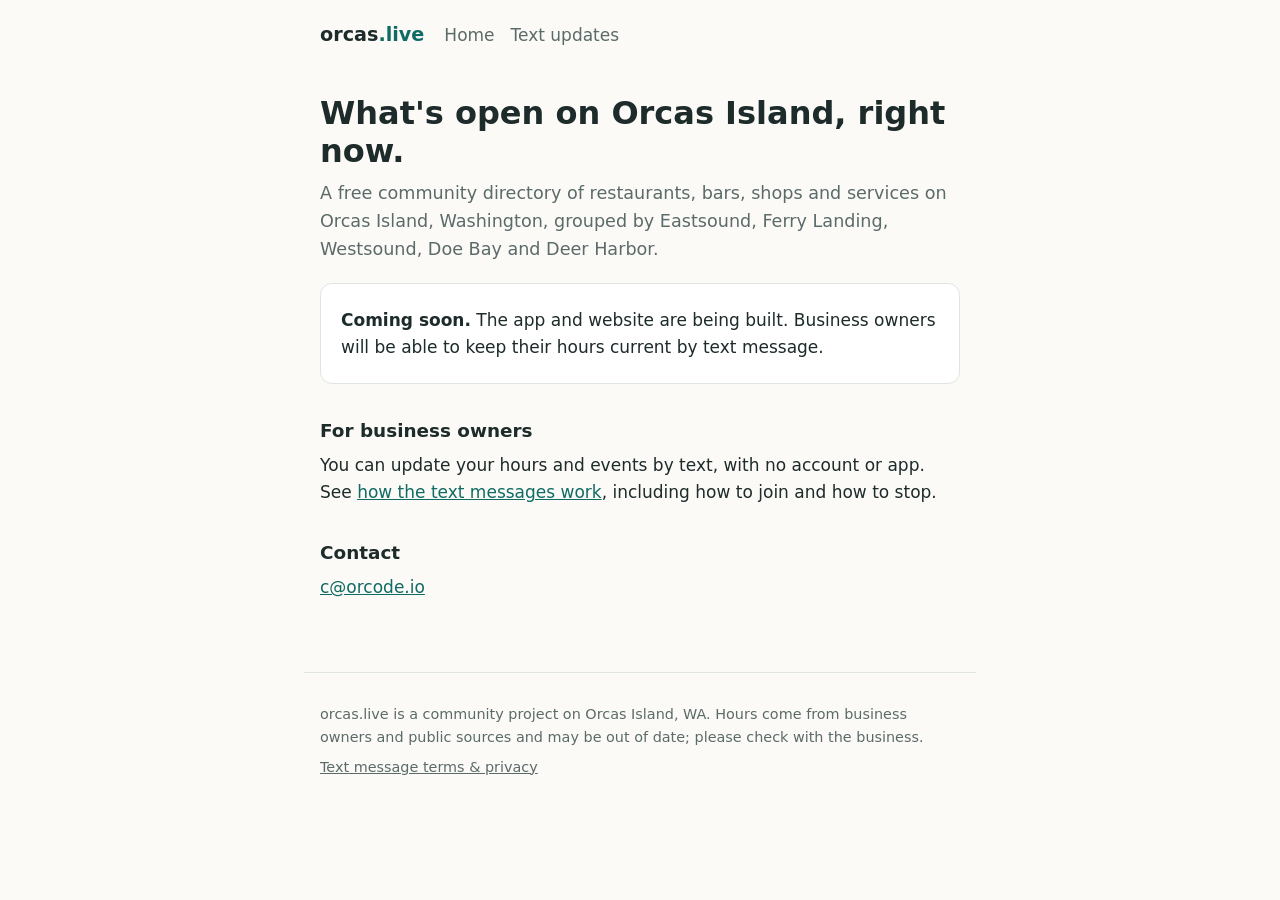
==== index.html @ c6a57d85 "Initial site: landing page and SMS terms Co-Authored-By: Claude Sonnet 5.5 <noreply@anthropic.com> C" ====
<!doctype html>
<html lang="en">
<head>
<meta charset="utf-8">
<meta name="viewport" content="width=device-width, initial-scale=1">
<title>orcas.live — what's open on Orcas Island</title>
<meta name="description" content="A free community directory of which businesses on Orcas Island, WA are open right now.">
<link rel="stylesheet" href="/style.css">
</head>
<body>
<header class="site">
  <a class="brand" href="/">orcas<span>.live</span></a>
  <nav aria-label="Main"><a href="/">Home</a><a href="/sms">Text updates</a></nav>
</header>
<main>
  <h1>What's open on Orcas Island, right now.</h1>
  <p class="lede">A free community directory of restaurants, bars, shops and services on Orcas Island, Washington, grouped by Eastsound, Ferry Landing, Westsound, Doe Bay and Deer Harbor.</p>

  <div class="card">
    <p><strong>Coming soon.</strong> The app and website are being built. Business owners will be able to keep their hours current by text message.</p>
  </div>

  <h2>For business owners</h2>
  <p>You can update your hours and events by text, with no account or app. See <a href="/sms">how the text messages work</a>, including how to join and how to stop.</p>

  <h2>Contact</h2>
  <p><a href="mailto:c@orcode.io">c@orcode.io</a></p>
</main>
<footer>
  <p>orcas.live is a community project on Orcas Island, WA. Hours come from business owners and public sources and may be out of date; please check with the business.</p>
  <p><a href="/sms">Text message terms &amp; privacy</a></p>
</footer>
</body>
</html>
---- style.css ----
:root{--bg:#fbfaf7;--fg:#1d2b2a;--muted:#5b6b69;--accent:#0f6b63;--rule:#dfe5e2;--card:#ffffff}
@media (prefers-color-scheme:dark){:root{--bg:#111a19;--fg:#e6efed;--muted:#9bb0ac;--accent:#5fd0c4;--rule:#243533;--card:#162321}}
*{box-sizing:border-box}
html{-webkit-text-size-adjust:100%}
body{margin:0;background:var(--bg);color:var(--fg);font:17px/1.6 system-ui,-apple-system,"Segoe UI",Roboto,sans-serif}
main{max-width:42rem;margin:0 auto;padding:2.5rem 1rem 4rem}
header.site{max-width:42rem;margin:0 auto;padding:1.25rem 1rem 0;display:flex;gap:1.25rem;align-items:baseline;flex-wrap:wrap}
header.site a.brand{font-weight:700;font-size:1.2rem;color:var(--fg);text-decoration:none}
header.site a.brand span{color:var(--accent)}
nav a{color:var(--muted);text-decoration:none;margin-right:1rem}
nav a:hover,nav a:focus{color:var(--accent);text-decoration:underline}
h1{font-size:2rem;line-height:1.2;margin:.2rem 0 .5rem}
h2{font-size:1.15rem;margin:2rem 0 .4rem}
p,li{margin:.4rem 0}
a{color:var(--accent)}
.lede{color:var(--muted);font-size:1.1rem}
.card{background:var(--card);border:1px solid var(--rule);border-radius:12px;padding:1rem 1.25rem;margin:1.25rem 0}
.keyval{display:grid;grid-template-columns:max-content 1fr;gap:.35rem 1rem;margin:0}
.keyval dt{color:var(--muted)}
.keyval dd{margin:0}
.flow{padding-left:1.25rem}
code,.sms{font-family:ui-monospace,SFMono-Regular,Menlo,monospace;font-size:.95em}
.sms{background:var(--card);border:1px solid var(--rule);border-radius:8px;padding:.1rem .45rem}
footer{max-width:42rem;margin:0 auto;padding:1.5rem 1rem 3rem;color:var(--muted);font-size:.9rem;border-top:1px solid var(--rule)}
footer a{color:var(--muted)}
@media (max-width:480px){.keyval{grid-template-columns:1fr}.keyval dt{margin-top:.5rem}}
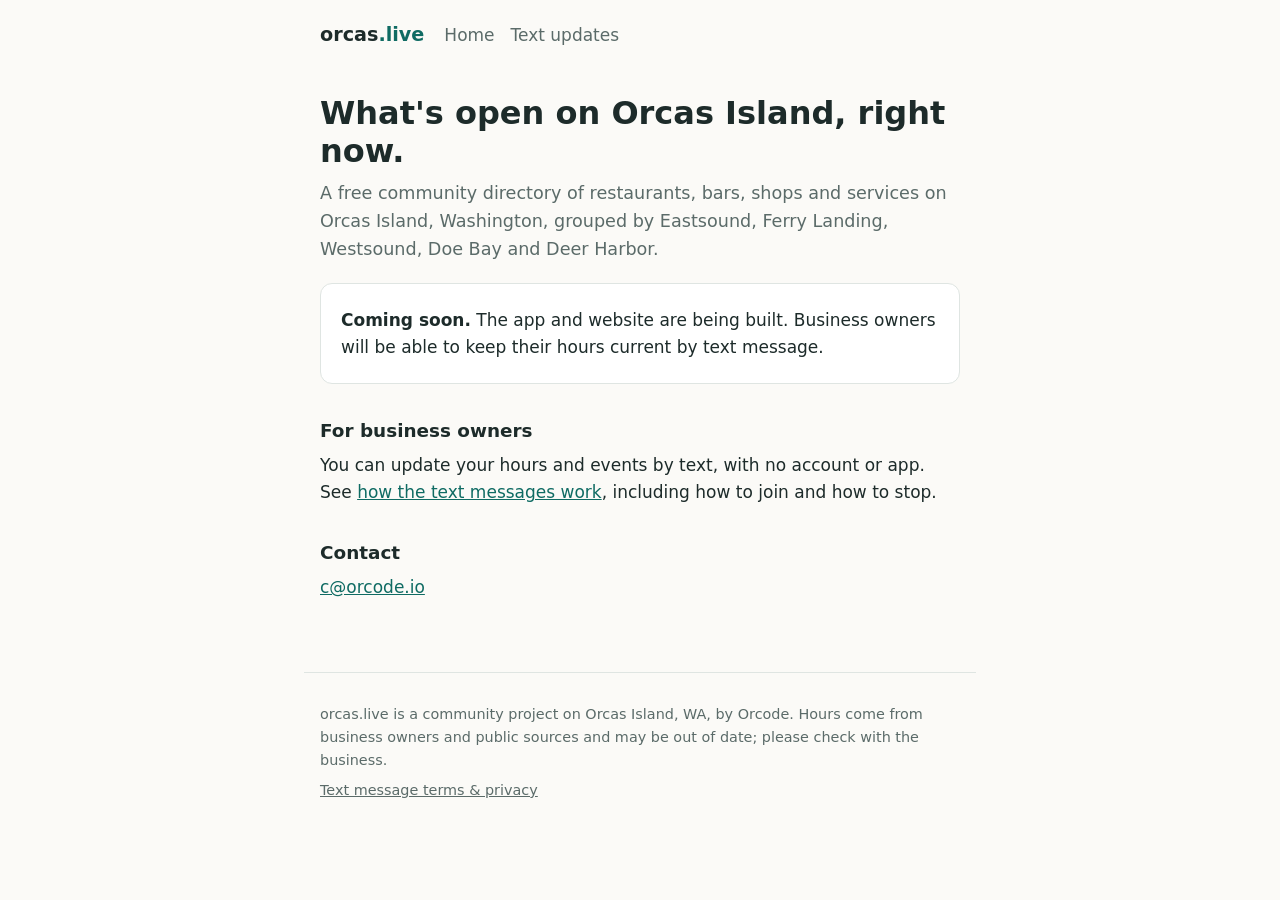
==== commit 795f01bd: "Credit Orcode in the footers Co-Authored-By: Claude Sonnet 5.5 <noreply@anthropic.com> Claude-Sessio" ====
--- a/index.html
+++ b/index.html
@@ -27,7 +27,7 @@
   <p><a href="mailto:c@orcode.io">c@orcode.io</a></p>
 </main>
 <footer>
-  <p>orcas.live is a community project on Orcas Island, WA. Hours come from business owners and public sources and may be out of date; please check with the business.</p>
+  <p>orcas.live is a community project on Orcas Island, WA, by Orcode. Hours come from business owners and public sources and may be out of date; please check with the business.</p>
   <p><a href="/sms">Text message terms &amp; privacy</a></p>
 </footer>
 </body>
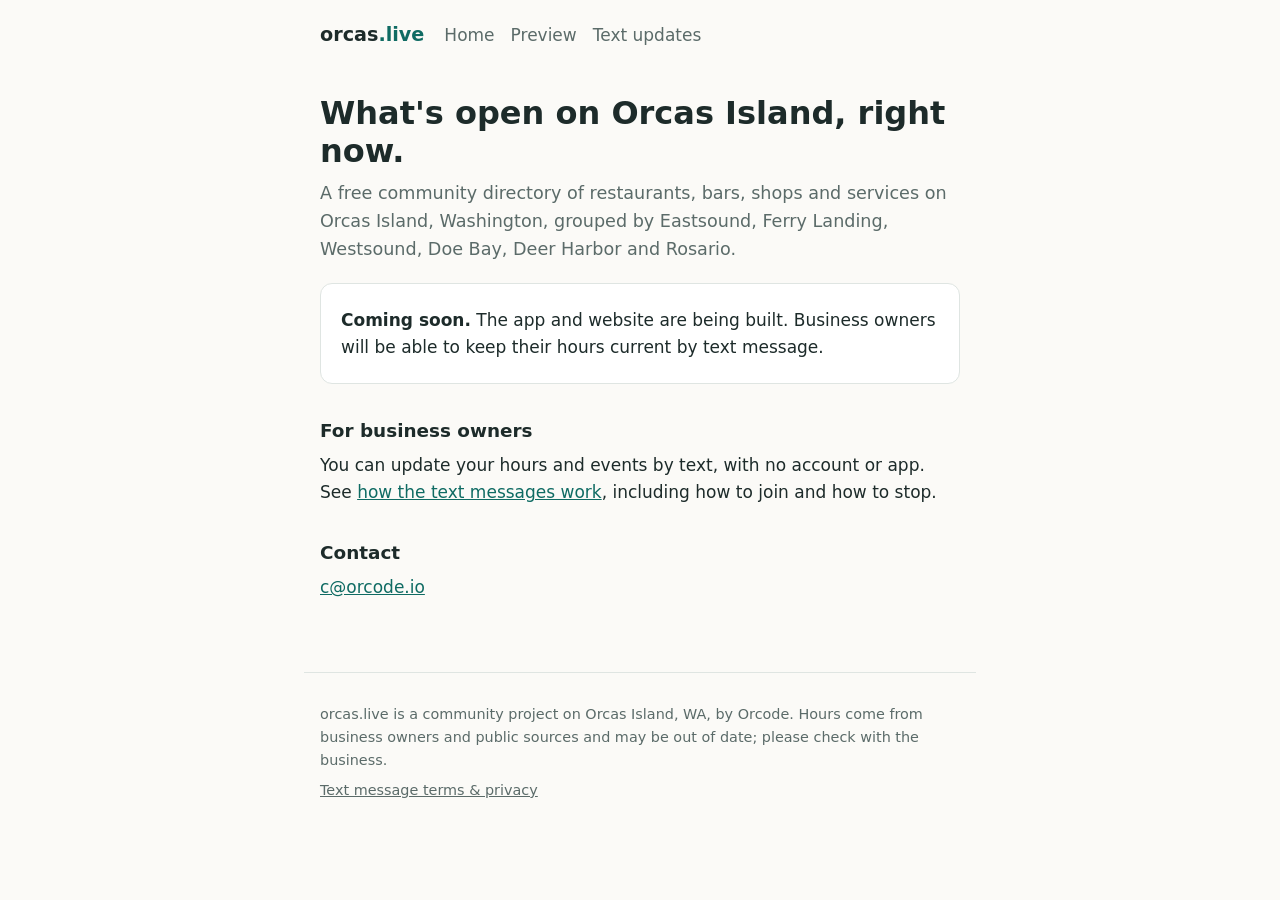
==== commit b0c1d391: "Add Preview to the menu; favicon; Rosario in area list Co-Authored-By: Claude Sonnet 5.5 <noreply@an" ====
--- a/index.html
+++ b/index.html
@@ -6,15 +6,16 @@
 <title>orcas.live — what's open on Orcas Island</title>
 <meta name="description" content="A free community directory of which businesses on Orcas Island, WA are open right now.">
 <link rel="stylesheet" href="/style.css">
+  <link rel="icon" type="image/svg+xml" href="favicon.svg">
 </head>
 <body>
 <header class="site">
   <a class="brand" href="/">orcas<span>.live</span></a>
-  <nav aria-label="Main"><a href="/">Home</a><a href="/sms">Text updates</a></nav>
+  <nav aria-label="Main"><a href="/">Home</a><a href="/preview/">Preview</a><a href="/sms">Text updates</a></nav>
 </header>
 <main>
   <h1>What's open on Orcas Island, right now.</h1>
-  <p class="lede">A free community directory of restaurants, bars, shops and services on Orcas Island, Washington, grouped by Eastsound, Ferry Landing, Westsound, Doe Bay and Deer Harbor.</p>
+  <p class="lede">A free community directory of restaurants, bars, shops and services on Orcas Island, Washington, grouped by Eastsound, Ferry Landing, Westsound, Doe Bay, Deer Harbor and Rosario.</p>
 
   <div class="card">
     <p><strong>Coming soon.</strong> The app and website are being built. Business owners will be able to keep their hours current by text message.</p>
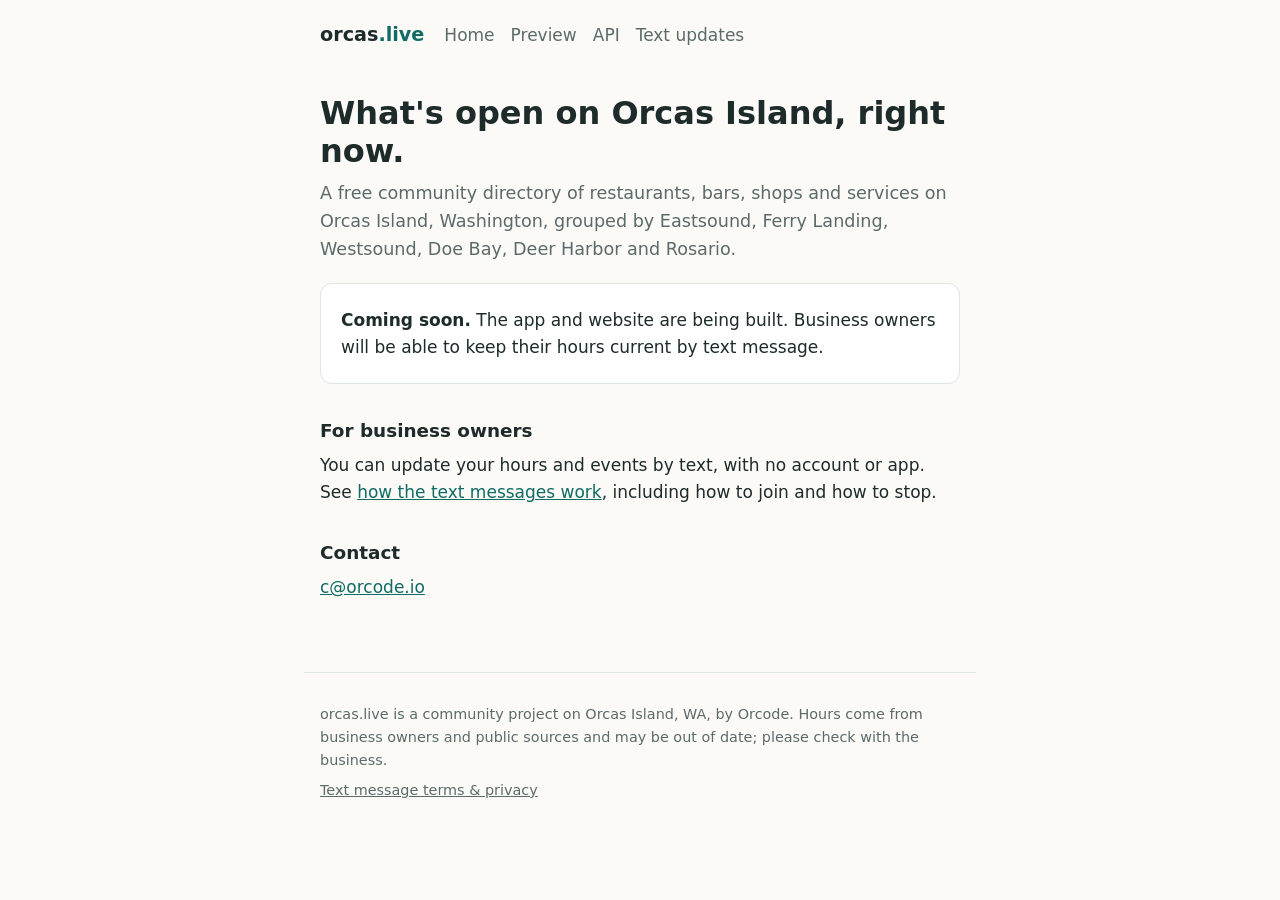
==== commit a1df7b14: "Add API docs page" ====
--- a/index.html
+++ b/index.html
@@ -11,7 +11,7 @@
 <body>
 <header class="site">
   <a class="brand" href="/">orcas<span>.live</span></a>
-  <nav aria-label="Main"><a href="/">Home</a><a href="/preview/">Preview</a><a href="/sms">Text updates</a></nav>
+  <nav aria-label="Main"><a href="/">Home</a><a href="/preview/">Preview</a><a href="/api">API</a><a href="/sms">Text updates</a></nav>
 </header>
 <main>
   <h1>What's open on Orcas Island, right now.</h1>
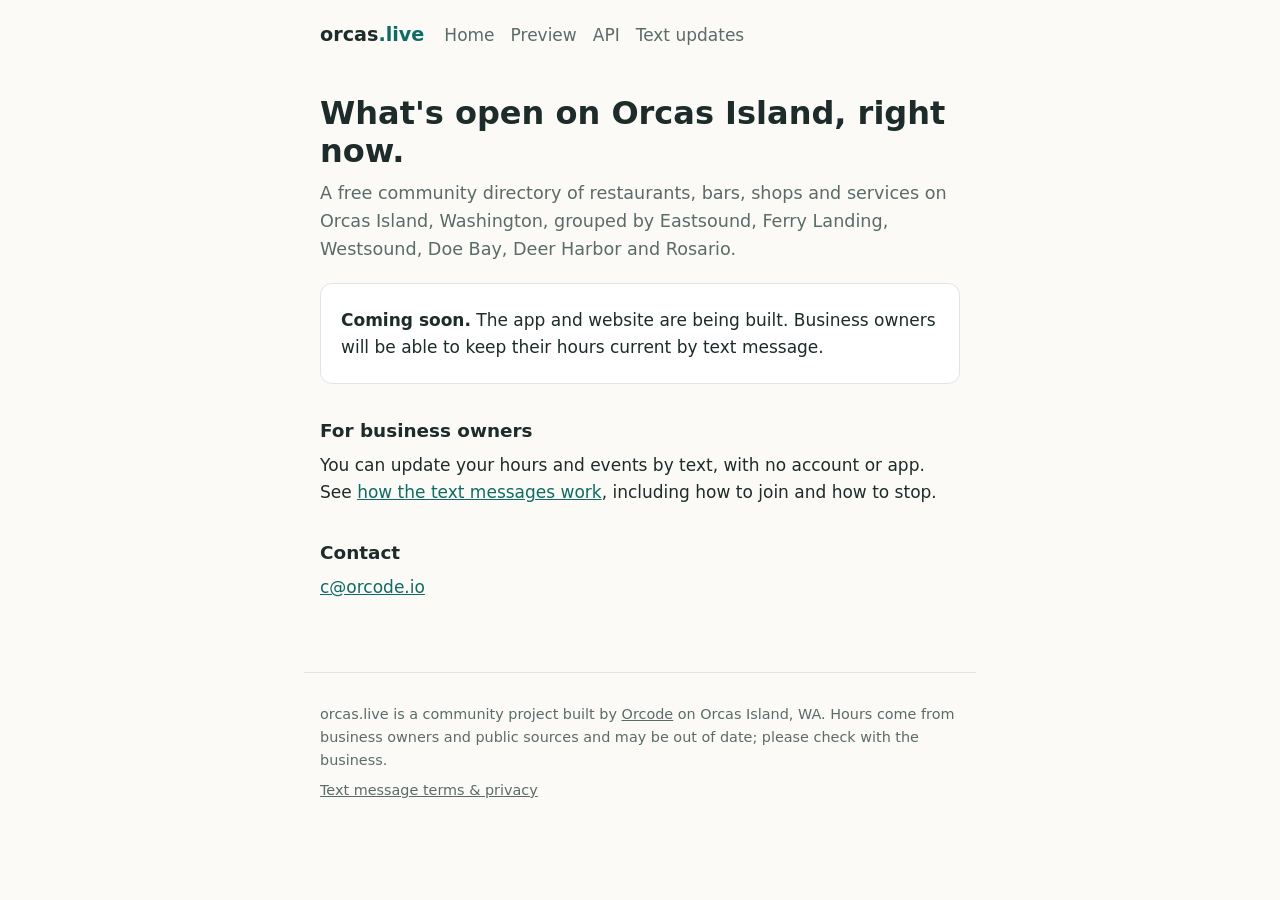
==== commit 2e78c778: "Credit Orcode" ====
--- a/index.html
+++ b/index.html
@@ -28,7 +28,7 @@
   <p><a href="mailto:c@orcode.io">c@orcode.io</a></p>
 </main>
 <footer>
-  <p>orcas.live is a community project on Orcas Island, WA, by Orcode. Hours come from business owners and public sources and may be out of date; please check with the business.</p>
+  <p>orcas.live is a community project built by <a href="http://orcode.io" target="_blank" rel="noopener">Orcode</a> on Orcas Island, WA. Hours come from business owners and public sources and may be out of date; please check with the business.</p>
   <p><a href="/sms">Text message terms &amp; privacy</a></p>
 </footer>
 </body>
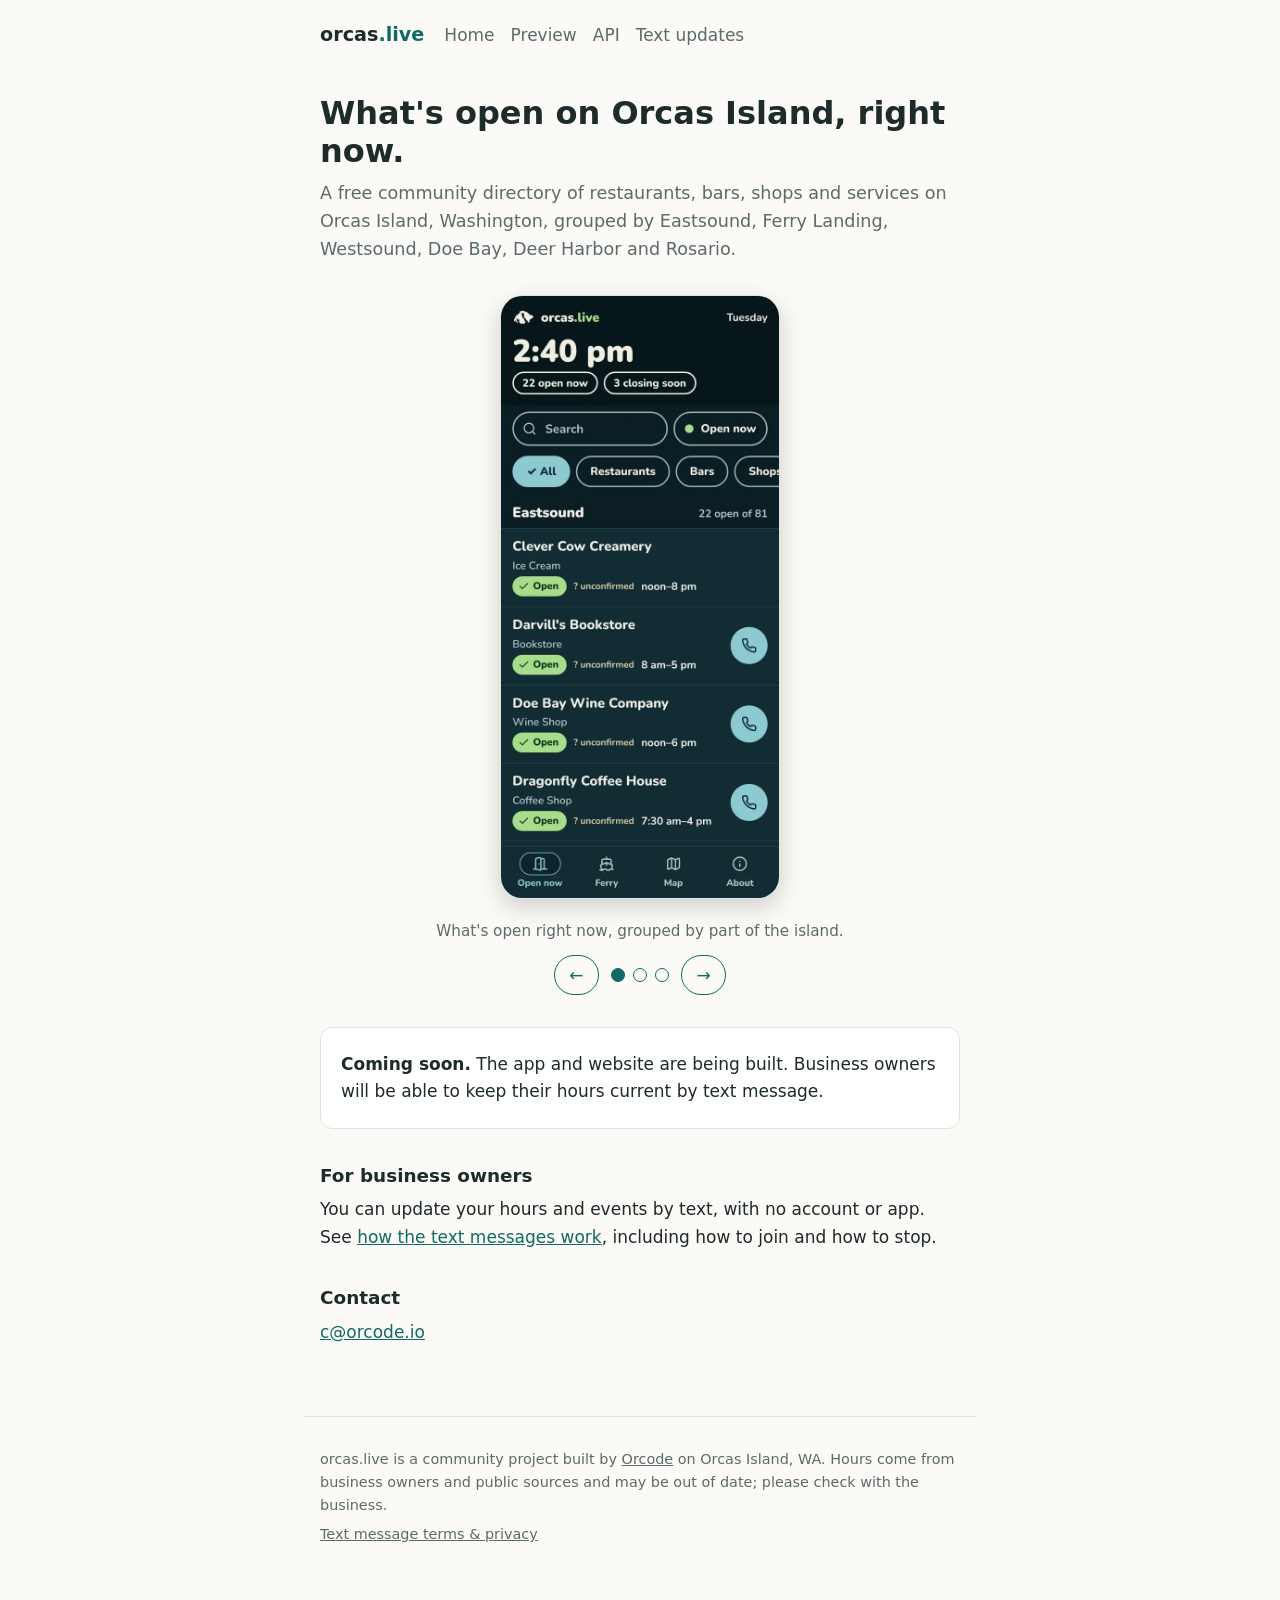
==== commit dcc6a6f4: "Home slideshow" ====
--- a/index.html
+++ b/index.html
@@ -7,6 +7,18 @@
 <meta name="description" content="A free community directory of which businesses on Orcas Island, WA are open right now.">
 <link rel="stylesheet" href="/style.css">
   <link rel="icon" type="image/svg+xml" href="favicon.svg">
+
+<style>
+.shots{margin:2rem 0}.shots figure{margin:0;text-align:center}
+.shots img{width:min(100%,280px);height:auto;border-radius:22px;border:1px solid var(--rule);box-shadow:0 8px 24px rgba(0,0,0,.18)}
+.shots figcaption{margin-top:.75rem;color:var(--muted);font-size:.95rem}
+.shots .ctl{display:flex;justify-content:center;align-items:center;gap:.75rem;margin-top:.75rem}
+.shots button{font:inherit;color:var(--accent);background:none;border:1.5px solid var(--accent);border-radius:99px;padding:.35rem .9rem;cursor:pointer}
+.shots button:focus-visible{outline:2px solid var(--accent);outline-offset:2px}
+.shots .dots button{width:14px;height:14px;padding:0;border-radius:50%}
+.shots .dots button[aria-current="true"]{background:var(--accent)}
+.shots .dots{display:flex;gap:.5rem}
+</style>
 </head>
 <body>
 <header class="site">
@@ -16,6 +28,32 @@
 <main>
   <h1>What's open on Orcas Island, right now.</h1>
   <p class="lede">A free community directory of restaurants, bars, shops and services on Orcas Island, Washington, grouped by Eastsound, Ferry Landing, Westsound, Doe Bay, Deer Harbor and Rosario.</p>
+<section class="shots" aria-roledescription="carousel" aria-label="App screenshots">
+  <figure>
+    <img id="shot" src="shots/open-now.webp" width="600" height="1298" alt="">
+    <figcaption id="cap"></figcaption>
+  </figure>
+  <div class="ctl">
+    <button type="button" id="prev" aria-label="Previous screenshot">&larr;</button>
+    <span class="dots" id="dots"></span>
+    <button type="button" id="next" aria-label="Next screenshot">&rarr;</button>
+  </div>
+</section>
+<script>
+(function(){
+  var S=[["open-now","What's open right now, grouped by part of the island."],["search","Search by name or filter by type of place."],["listing-events","Hours, weekly events and one-off happenings for each listing."]];
+  var i=0,img=document.getElementById("shot"),cap=document.getElementById("cap"),dots=document.getElementById("dots"),t=null;
+  var reduce=window.matchMedia&&matchMedia("(prefers-reduced-motion: reduce)").matches;
+  S.forEach(function(_,n){var b=document.createElement("button");b.type="button";b.setAttribute("aria-label","Screenshot "+(n+1));b.onclick=function(){go(n,true)};dots.appendChild(b)});
+  function go(n,user){i=(n+S.length)%S.length;img.src="shots/"+S[i][0]+".webp";img.alt=S[i][1];cap.textContent=S[i][1];
+    Array.prototype.forEach.call(dots.children,function(d,k){d.setAttribute("aria-current",k===i)});
+    if(user&&t){clearInterval(t);t=null}}
+  document.getElementById("prev").onclick=function(){go(i-1,true)};
+  document.getElementById("next").onclick=function(){go(i+1,true)};
+  go(0);if(!reduce)t=setInterval(function(){go(i+1)},5000);
+})();
+</script>
+
 
   <div class="card">
     <p><strong>Coming soon.</strong> The app and website are being built. Business owners will be able to keep their hours current by text message.</p>
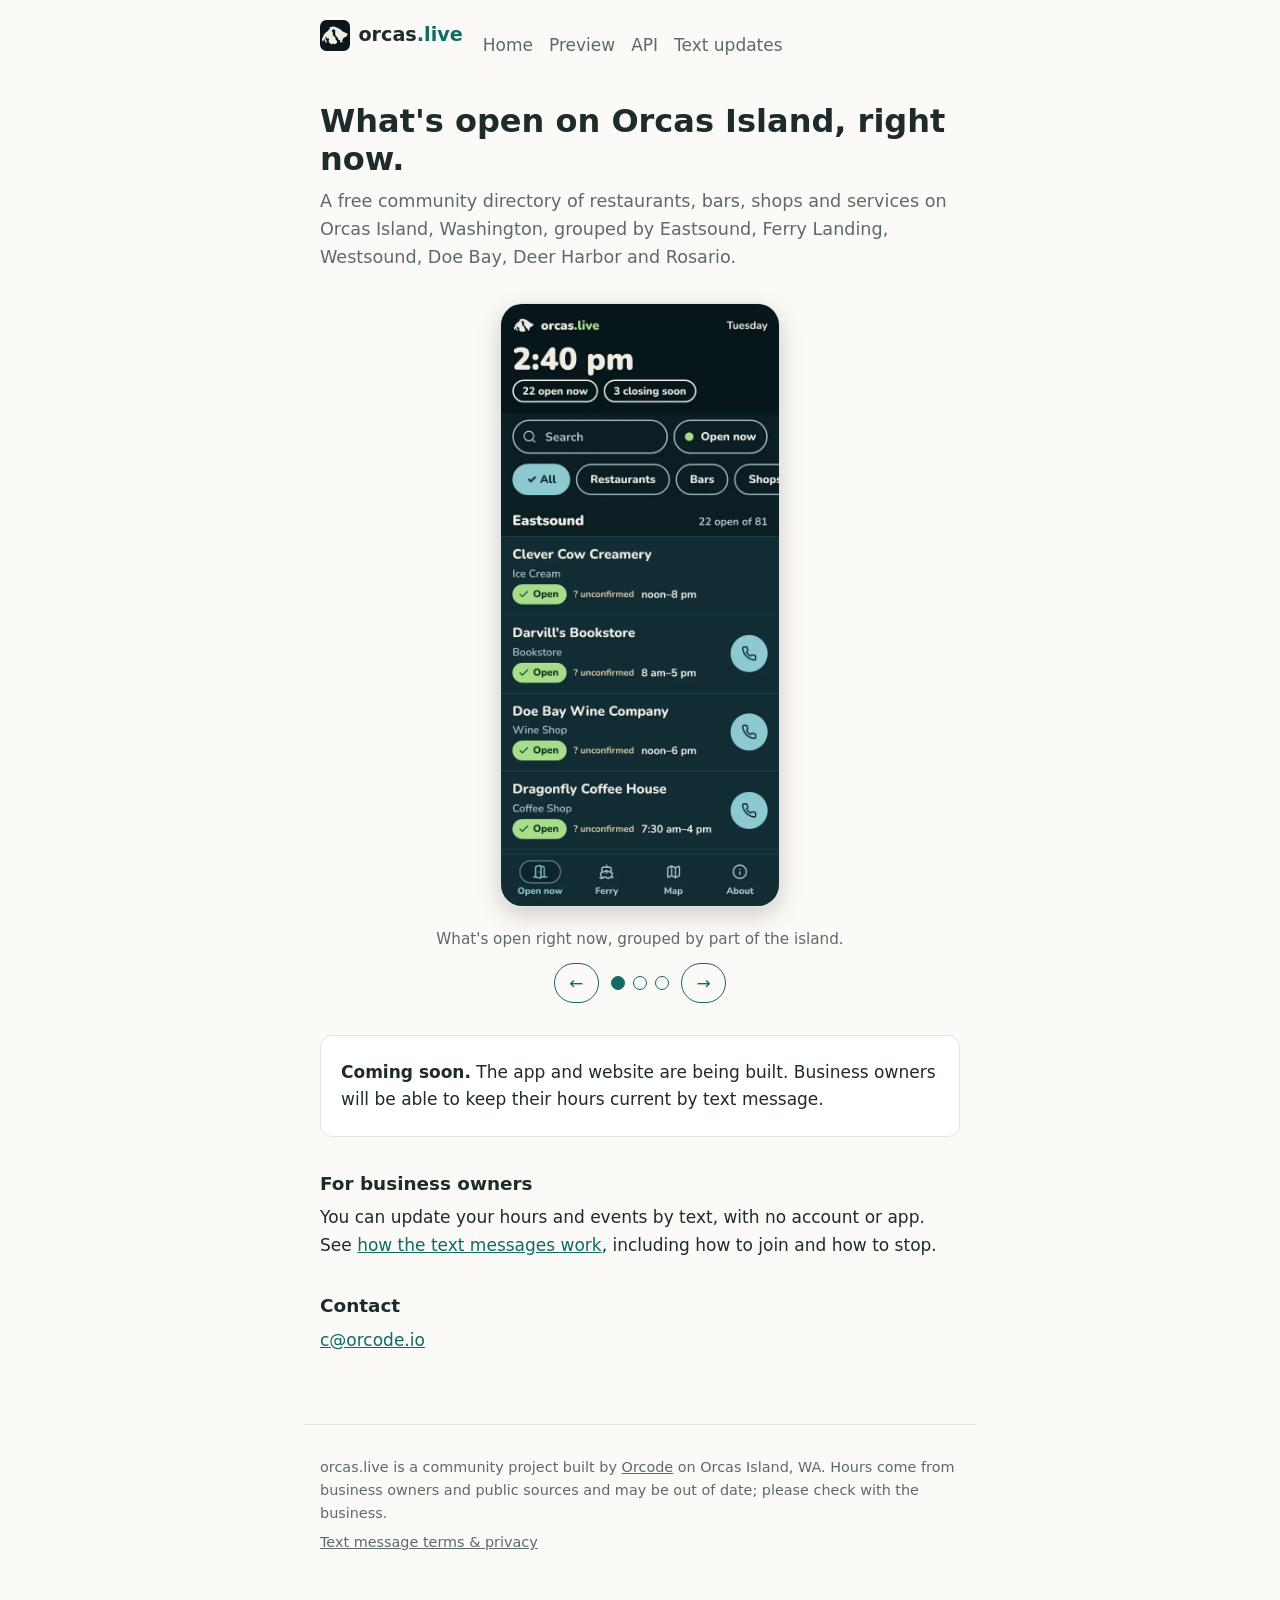
==== commit e3279086: "Island outline in header" ====
--- a/index.html
+++ b/index.html
@@ -22,7 +22,7 @@
 </head>
 <body>
 <header class="site">
-  <a class="brand" href="/">orcas<span>.live</span></a>
+  <a class="brand" href="/"><img src="/island.svg" alt="" width="30" height="30"><b>orcas<span>.live</span></b></a>
   <nav aria-label="Main"><a href="/">Home</a><a href="/preview/">Preview</a><a href="/api">API</a><a href="/sms">Text updates</a></nav>
 </header>
 <main>
--- a/style.css
+++ b/style.css
@@ -5,7 +5,8 @@
 body{margin:0;background:var(--bg);color:var(--fg);font:17px/1.6 system-ui,-apple-system,"Segoe UI",Roboto,sans-serif}
 main{max-width:42rem;margin:0 auto;padding:2.5rem 1rem 4rem}
 header.site{max-width:42rem;margin:0 auto;padding:1.25rem 1rem 0;display:flex;gap:1.25rem;align-items:baseline;flex-wrap:wrap}
-header.site a.brand{font-weight:700;font-size:1.2rem;color:var(--fg);text-decoration:none}
+header.site a.brand{display:inline-flex;align-items:center;gap:.5rem;font-weight:700;font-size:1.2rem;color:var(--fg);text-decoration:none}
+header.site a.brand b{font-weight:700}
 header.site a.brand span{color:var(--accent)}
 nav a{color:var(--muted);text-decoration:none;margin-right:1rem}
 nav a:hover,nav a:focus{color:var(--accent);text-decoration:underline}
@@ -24,3 +25,4 @@
 footer{max-width:42rem;margin:0 auto;padding:1.5rem 1rem 3rem;color:var(--muted);font-size:.9rem;border-top:1px solid var(--rule)}
 footer a{color:var(--muted)}
 @media (max-width:480px){.keyval{grid-template-columns:1fr}.keyval dt{margin-top:.5rem}}
+header.site a.brand img{width:1.9rem;height:1.9rem;display:block}
